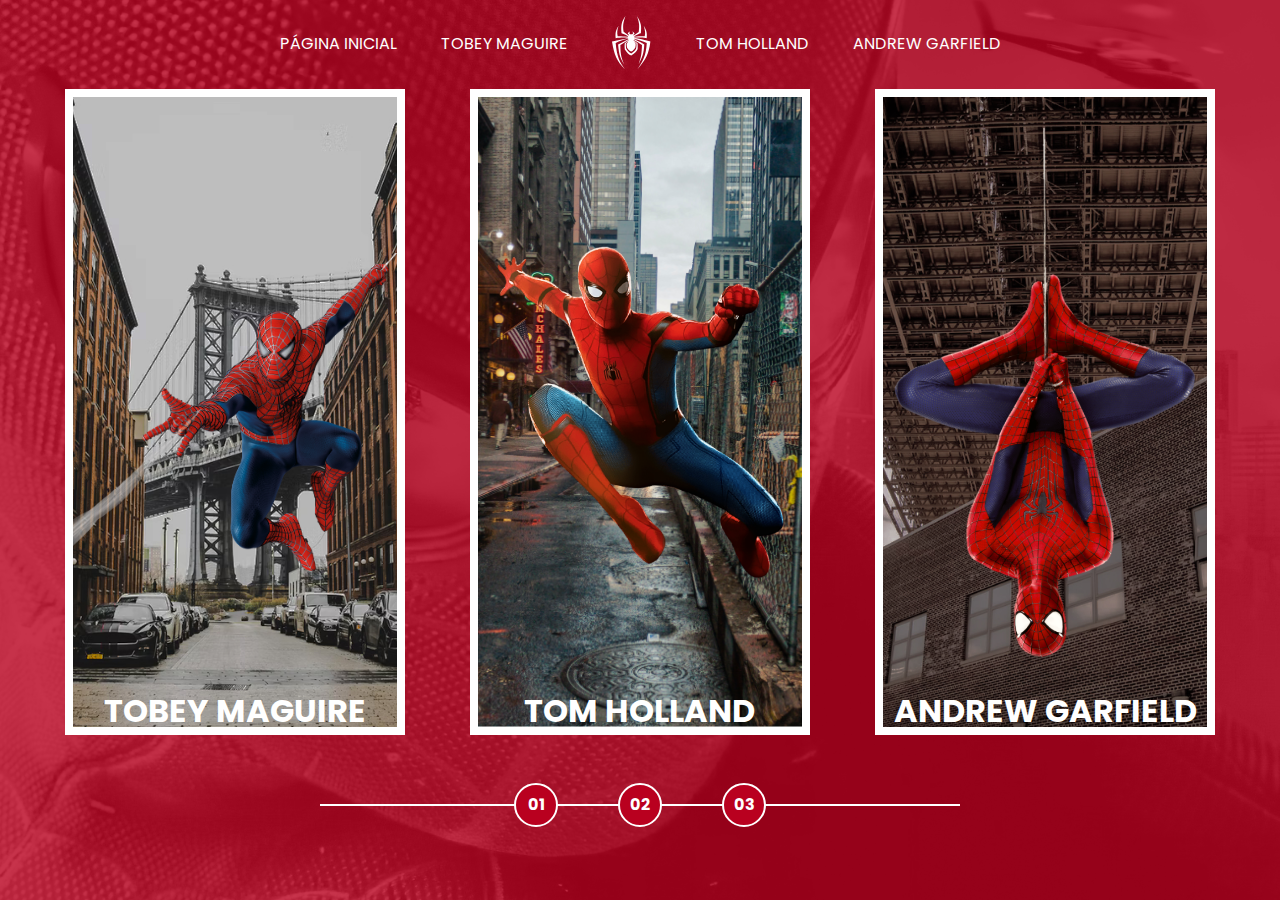
==== index.html @ 50cb890f "Initial commit" ====
<!DOCTYPE html>
<html lang="en">
<head>
  <meta charset="UTF-8">
  <meta name="viewport" content="width=device-width, initial-scale=1.0">
  <link rel="stylesheet" href="/assets/css/homePage.css">
  <title>Spider-Man | Multiversos</title>
</head>
<body>
  <nav class="sMenu">
    <ul>
      <li class="sMenu-item">
        <a href="/">Página Inicial</a>
      </li>
      <li class="sMenu-item">
        <a href="#">Tobey Maguire</a>
      </li>
      <li class="sMenu-item menuIcon">
        <img src="./assets/images/icons/spider.svg" alt="Spider-Man Multiverse">
      </li>
      <li class="sMenu-item">
        <a href="#">Tom Holland</a>
      </li>
      <li class="sMenu-item">
        <a href="#">Andrew Garfield</a>
      </li>
    </ul>
  </nav>

  <div class="sContainer">
    <a href="#" class="sCard" id="spiderMan-01">
      <img class="sCard-background" src="./assets/images/pic-sm-bg-01.jpg">
      <img class="sCard-image" src="./assets/images/spider-man-01.png" alt="Tobey Maguire">
      <h2 class="sCard-title">Tobey Maguire</h2>
    </a>
    <a href="#" class="sCard" id="spiderMan-02">
      <img class="sCard-background" src="./assets/images/pic-sm-bg-02.jpg">
      <img class="sCard-image" src="./assets/images/spider-man-02.png" alt="Tom Holland">
      <h2 class="sCard-title">Tom Holland</h2>
    </a>
    <a href="#" class="sCard" id="spiderMan-03">
      <img class="sCard-background" src="./assets/images/pic-sm-bg-03.jpg">
      <img class="sCard-image" src="./assets/images/spider-man-03.png" alt="Andre Garfield">
      <h2 class="sCard-title">Andrew Garfield</h2>
    </a>
  </div>
  <div class="sController">
    <div class="sController-button">01</div>
    <div class="sController-button">02</div>
    <div class="sController-button">03</div>
    <div class="sController-line"></div>
  </div>
<script src="./assets/scripts/cardHoverAnimation.js"></script>
</body>
</html>
---- assets/css/homePage.css ----
@import url(/assets/css/reset.css);
@import url(/assets/css/global.css);

body{
  background-color: var(--primary-color);
}

body::before{
  content: '';
  background-image: url(../images/spider-man-background.jpg);
  background-repeat: no-repeat;
  background-position: center;
  background-size: cover;
  width: 100%;
  height: 100%;
  position: absolute;
  opacity: 0.2;
  transition: background-image 1s ease-in-out, opacity 1s ease-in-out;
}

.sMenu{
  padding: 1rem 0;
  width: 100%;
  text-align: center;
  position: relative;
}

.sMenu-item{
  display: inline-block;
  text-transform: uppercase;
  margin: 0 1.25rem;
}

.menuIcon{

  width: 2.5rem;
  margin: 0 1.25rem;
  vertical-align: middle;
}

.sContainer{
  position: relative;
  display: flex;
  flex-direction: row;
  align-items: center;
  justify-content: space-evenly;
}

.sCard{
  border: .5rem solid #fff;
  width: calc(100% /3 - 8%);
  height: 70vh;
  position: relative;
  transition: filter .5s ease-in-out;
}

.sCard-background{
  width: 100%;
  height: 100%;
  object-fit: cover;
  position: absolute;
  opacity: 1;
  transition: opacity 1s ease-in-out;

}

.sCard-image{
  width: 100%;
  height: 100%;
  object-fit: contain;
  position: relative;
  transition: 1s ease-in-out;
}

.sCard-title{
  font-size: 2em;
  text-transform: uppercase;
  text-align: center;
  position: absolute;
  width: 100%;
  bottom: 0;
  transition: bottom 1s ease-in-out;
  font-weight: bold;
}

.sController{
  position: relative;
  display: flex;
  justify-content: center;
  align-items: center;
  margin-top: 3rem;
}

.sController-button{
  display: flex;
  align-items: center;
  justify-content: center;
  width: 2.5rem;
  height: 2.5rem;
  border: 2px solid #fff;
  border-radius: 50%;
  background-color: var(--primary-color);
  text-align: center;
  font-size: 1em;
  font-weight: bold;
  cursor: pointer;
  z-index: 1;
  transition: transform .3s ease-in-out;
}

.sController-button:hover{
  transform: scale(1.1);
}

.sController-button:nth-child(2){
  margin: 0 3.75rem;
}

.sController-line{
  background-color: #fff;
  width: 50%;
  height: 2px;
  position: absolute;
}

/* Hover Animation */

.sCard-hovered .sCard-background{
  cursor: pointer;
  opacity: 0;
}

.sCard-hovered .sCard-image{
  transform: scale(1.4);
  filter: drop-shadow(30px 10px 4px rgba(0, 0, 0, .5));
}

body#spiderMan-01-hovered::before{
  background-image: url(../images/pic-sm-bg-01.jpg);
}

body#spiderMan-02-hovered::before{
  background-image: url(../images/pic-sm-bg-02.jpg);
}

body#spiderMan-03-hovered::before{
  background-image: url(../images/pic-sm-bg-03.jpg);
}

body[id^="spiderMan-"]::before{
  opacity: 1; 
}

body[id^="spiderMan-"] .sCard:not(.sCard-hovered){
  filter: grayscale(100%);
}

.sCard-hovered .sCard-title{
  bottom: 50%;
}
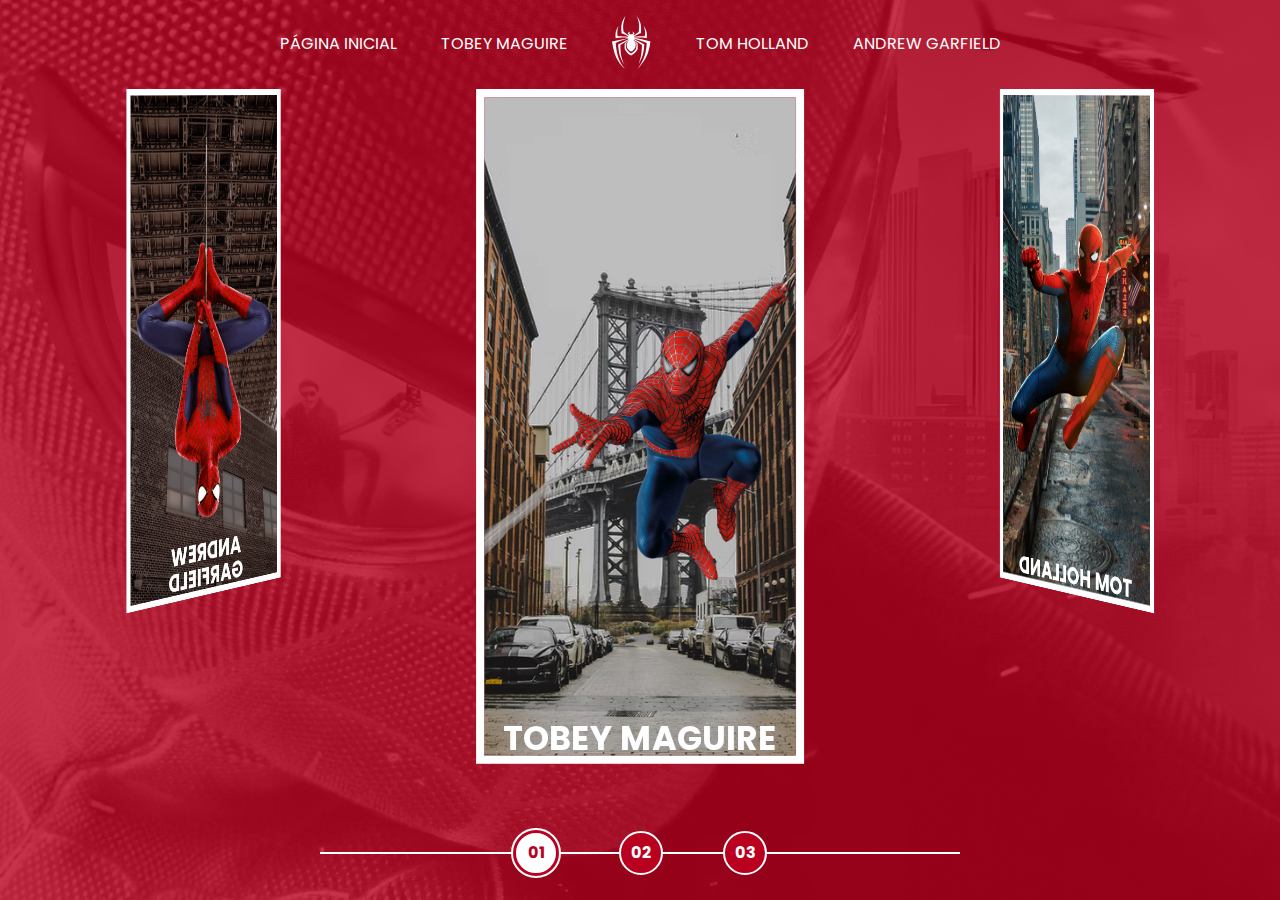
==== commit 46ef3987: "add buttons controllers" ====
--- a/index.html
+++ b/index.html
@@ -25,31 +25,39 @@
         <a href="#">Andrew Garfield</a>
       </li>
     </ul>
-  </nav>
+  </nav> 
 
   <div class="sContainer">
-    <a href="#" class="sCard" id="spiderMan-01">
-      <img class="sCard-background" src="./assets/images/pic-sm-bg-01.jpg">
-      <img class="sCard-image" src="./assets/images/spider-man-01.png" alt="Tobey Maguire">
-      <h2 class="sCard-title">Tobey Maguire</h2>
-    </a>
-    <a href="#" class="sCard" id="spiderMan-02">
-      <img class="sCard-background" src="./assets/images/pic-sm-bg-02.jpg">
-      <img class="sCard-image" src="./assets/images/spider-man-02.png" alt="Tom Holland">
-      <h2 class="sCard-title">Tom Holland</h2>
-    </a>
-    <a href="#" class="sCard" id="spiderMan-03">
-      <img class="sCard-background" src="./assets/images/pic-sm-bg-03.jpg">
-      <img class="sCard-image" src="./assets/images/spider-man-03.png" alt="Andre Garfield">
-      <h2 class="sCard-title">Andrew Garfield</h2>
-    </a>
+    <div class="sCards-carousel" style="transform: translateZ(-40vw) rotateY(0deg);">
+      <a href="#" class="sCard" id="spiderMan-01">
+        <img class="sCard-background" src="./assets/images/pic-sm-bg-01.jpg">
+        <img class="sCard-image" src="./assets/images/spider-man-01.png" alt="Tobey Maguire">
+        <h2 class="sCard-title">Tobey Maguire</h2>
+      </a>
+      <a href="#" class="sCard" id="spiderMan-02">
+        <img class="sCard-background" src="./assets/images/pic-sm-bg-02.jpg">
+        <img class="sCard-image" src="./assets/images/spider-man-02.png" alt="Tom Holland">
+        <h2 class="sCard-title">Tom Holland</h2>
+      </a>
+      <a href="#" class="sCard" id="spiderMan-03">
+        <img class="sCard-background" src="./assets/images/pic-sm-bg-03.jpg">
+        <img class="sCard-image" src="./assets/images/spider-man-03.png" alt="Andre Garfield">
+        <h2 class="sCard-title">Andrew Garfield</h2>
+      </a>
+    </div>
   </div>
   <div class="sController">
-    <div class="sController-button">01</div>
-    <div class="sController-button">02</div>
-    <div class="sController-button">03</div>
+    <div id="1" onclick="selectCarouselItem(this)" class="sController-button sController-button--active">
+      01
+    </div>
+    <div id="2" onclick="selectCarouselItem(this)" class="sController-button">
+      02
+    </div>
+    <div id="3" onclick="selectCarouselItem(this)" class="sController-button">
+      03
+    </div>
     <div class="sController-line"></div>
   </div>
-<script src="./assets/scripts/cardHoverAnimation.js"></script>
+<script src="./assets/scripts/script.js"></script>
 </body>
 </html>--- a/assets/css/homePage.css
+++ b/assets/css/homePage.css
@@ -44,14 +44,28 @@
   flex-direction: row;
   align-items: center;
   justify-content: space-evenly;
+  perspective: 3000px;
 }
 
 .sCard{
   border: .5rem solid #fff;
-  width: calc(100% /3 - 8%);
+  width: 100%;
   height: 70vh;
-  position: relative;
+  position: absolute;
   transition: filter .5s ease-in-out;
+}
+
+.sCard:nth-child(1){
+  transform: rotateY(0deg) translateZ(50vw);
+}
+
+.sCard:nth-child(2){
+  transform: rotateY(120deg) translateZ(50vw);
+}
+
+
+.sCard:nth-child(3){
+  transform: rotateY(240deg) translateZ(50vw);
 }
 
 .sCard-background{
@@ -84,11 +98,13 @@
 }
 
 .sController{
-  position: relative;
+  position: absolute;
   display: flex;
   justify-content: center;
   align-items: center;
   margin-top: 3rem;
+  bottom: 1.5rem;
+  width: 100%;
 }
 
 .sController-button{
@@ -114,6 +130,13 @@
 
 .sController-button:nth-child(2){
   margin: 0 3.75rem;
+}
+
+.sController-button--active{
+  background-color: #fff;
+  color: var(--primary-color);
+  border: 0.1875rem solid var(--primary-color);
+  outline: 0.125rem solid #fff;
 }
 
 .sController-line{
@@ -159,8 +182,14 @@
   bottom: 50%;
 }
 
+.sCards-carousel{
+  display: flex;
+  justify-content: center;
+  width: calc(100vw / 3 - 10%);
+  transform-style: preserve-3d;
+  transition: transform 0.4s ease-in;
+}
 
 
 
 
-
